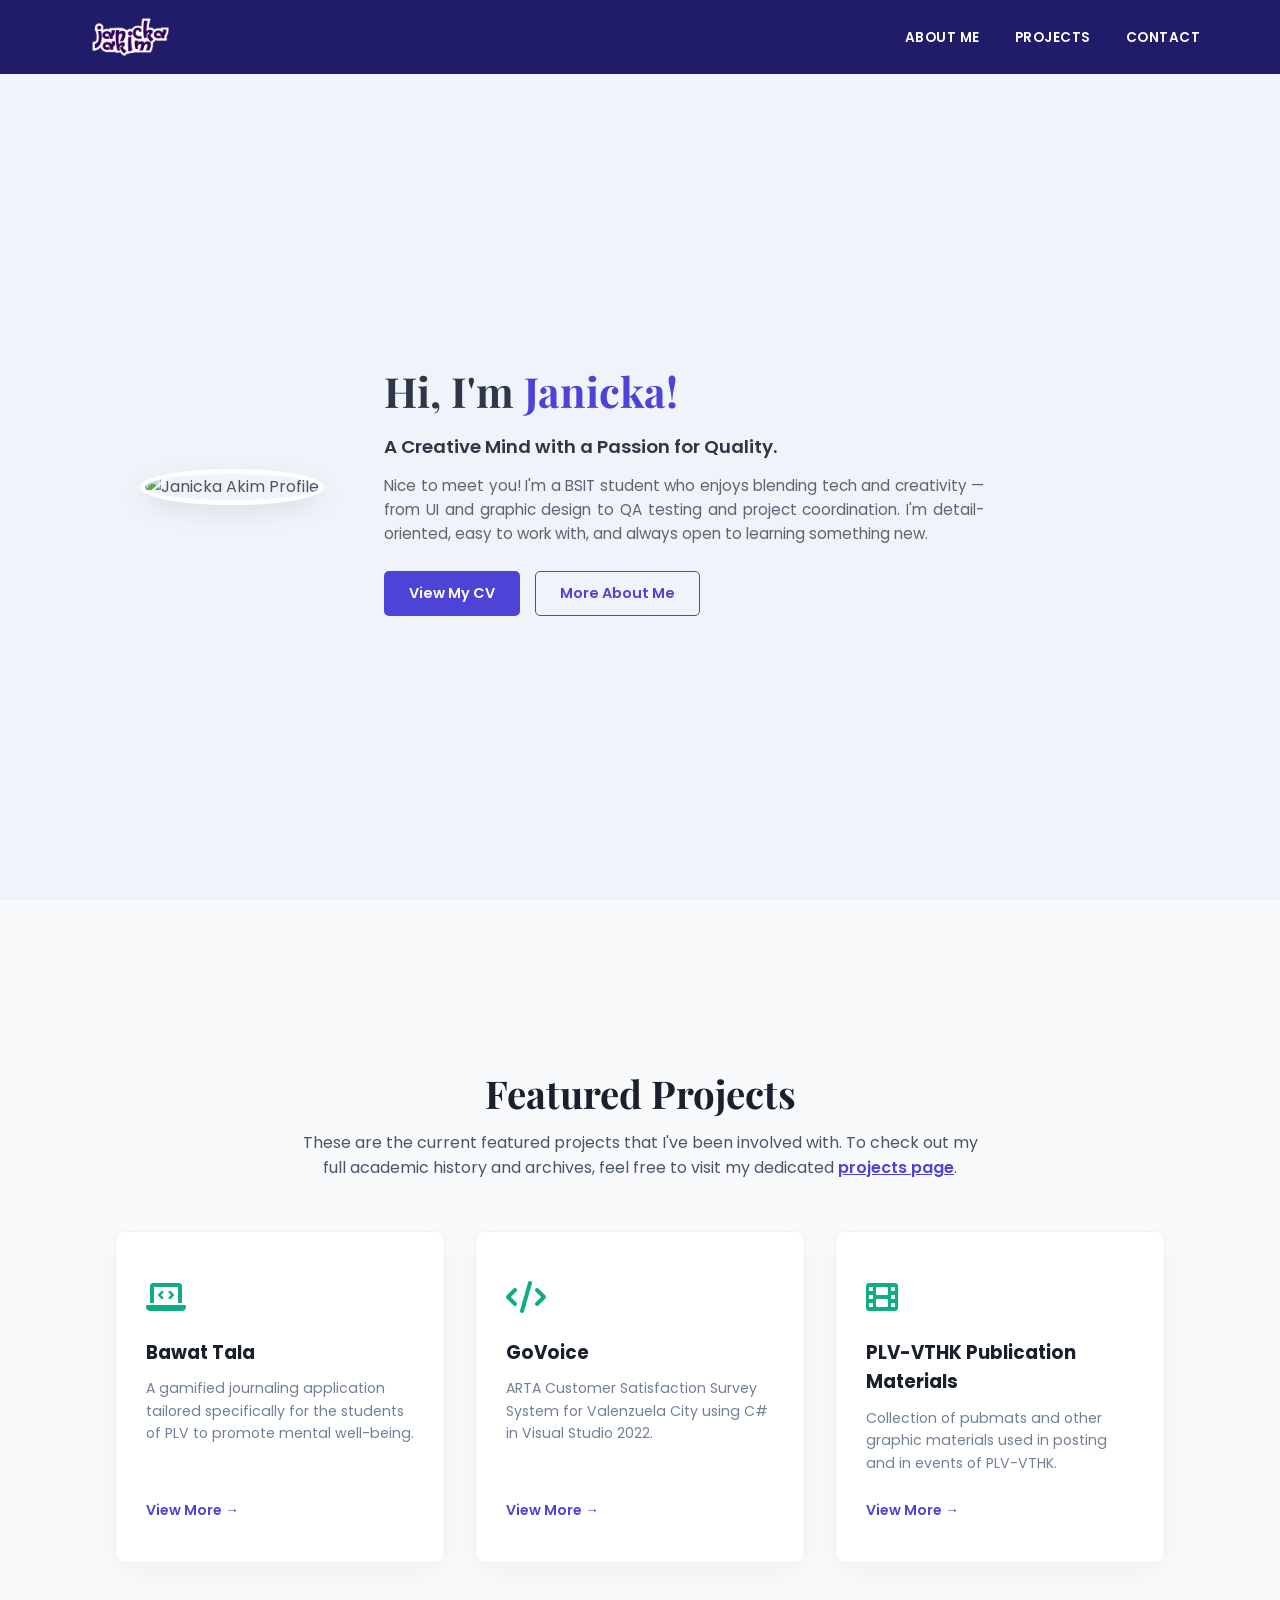
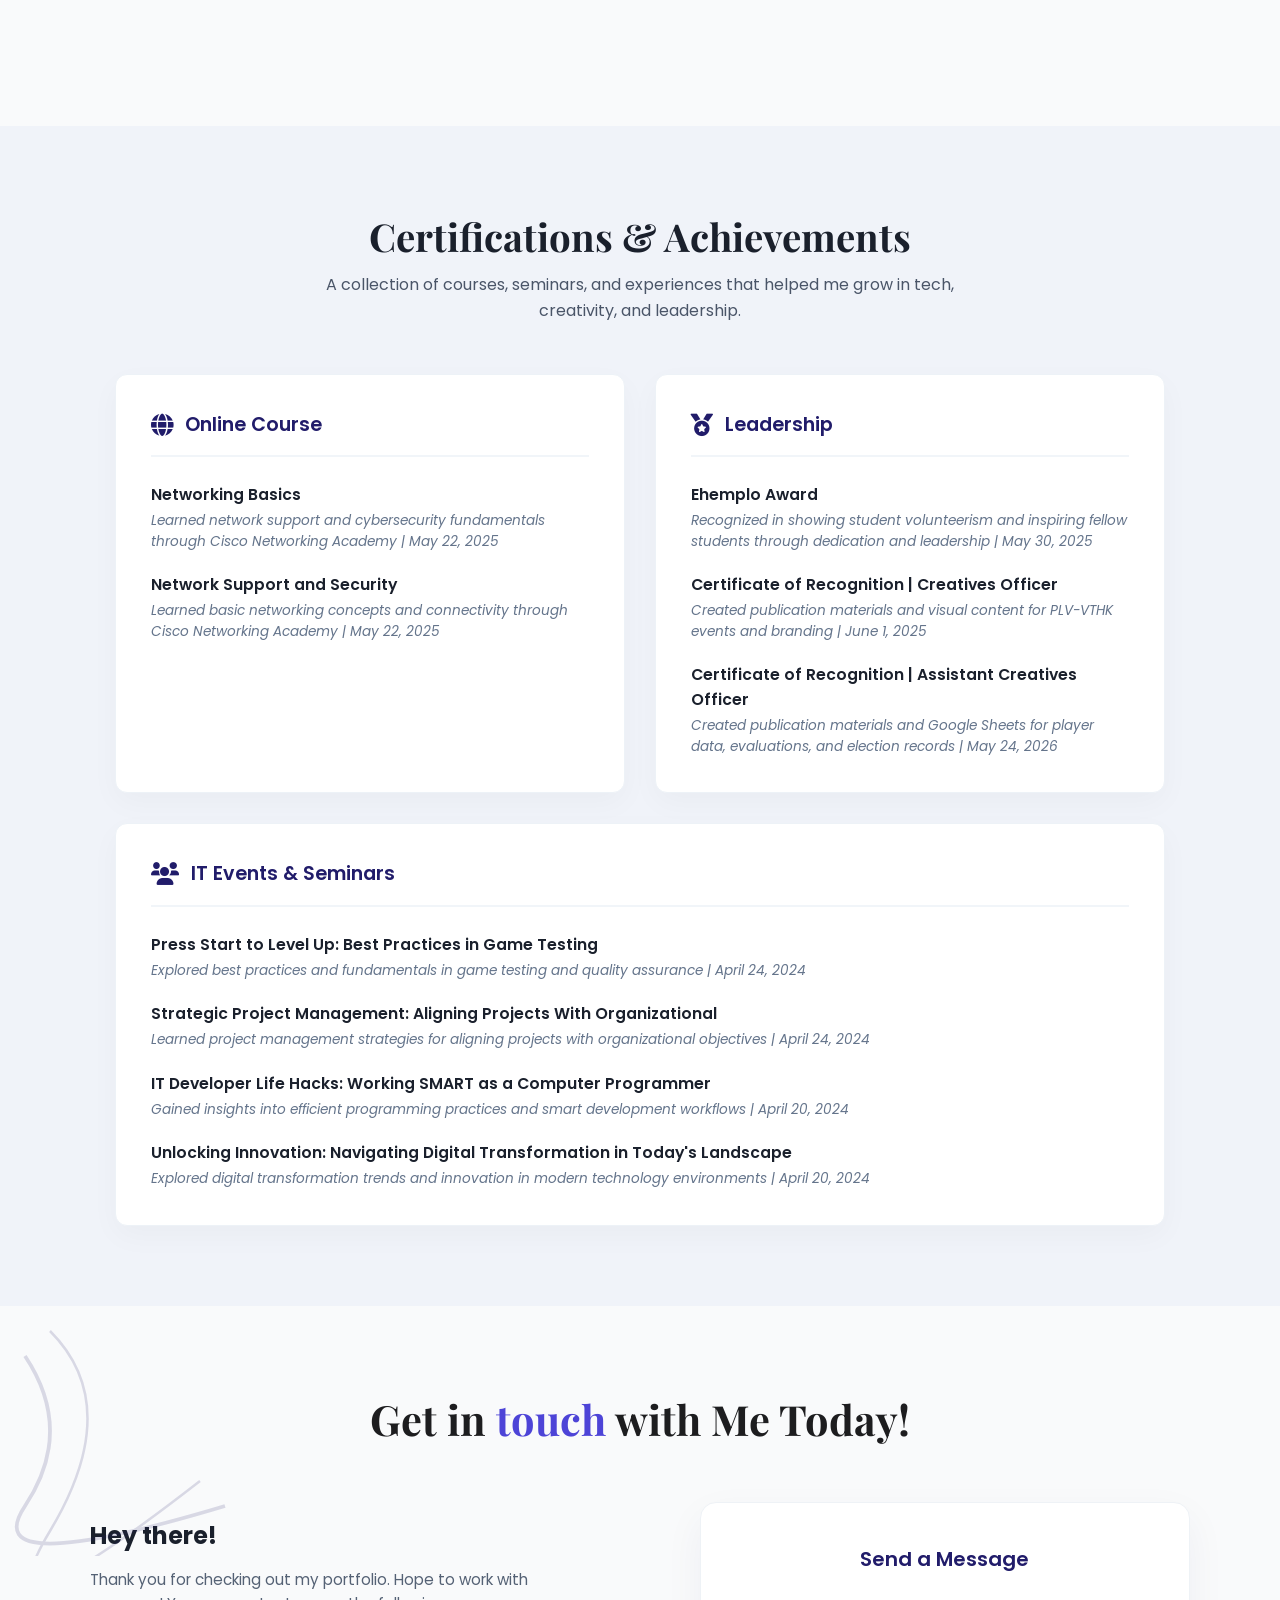
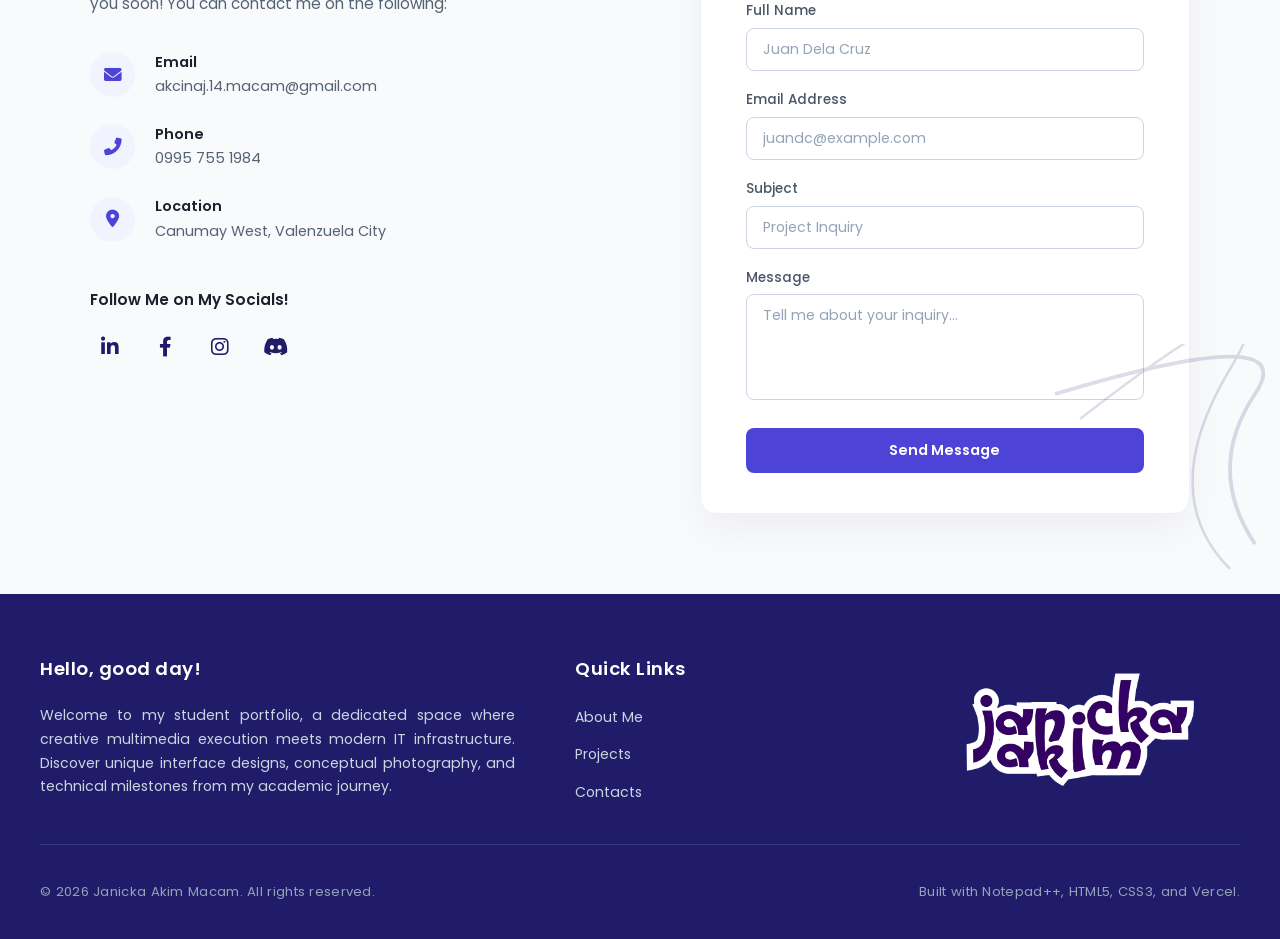
==== index.html @ f71f8bcd "Add files via upload" ====
<!DOCTYPE html>
<html lang="en">
<head>
    <title>Janicka Akim | Portfolio</title>
    <meta charset="UTF-8">
    <link rel="stylesheet" href="macamPortStyling.css">
    <meta name="viewport" content="width=device-width, initial-scale=1.0">
    <link rel="stylesheet" href="https://fonts.googleapis.com/css?family=Poppins:400,500,600|Playfair+Display:700">
    <link rel="stylesheet" href="https://cdnjs.cloudflare.com/ajax/libs/font-awesome/6.0.0-beta3/css/all.min.css">
</head>
<body>

    <header class="mainHeader">
        <div class="headerContainer">
            <div class="logoContainer">
                <a href="#homePage">
                    <img src="Pictures/janickaLogoTransparent.png" alt="Janicka Akim">
                </a>
            </div>
            <nav class="naviBarContainer">
                <ul>
                    <li><a href="aboutMe.html">ABOUT ME</a></li>
                    <li><a href="works.html">PROJECTS</a></li>
                    <li><a href="#contactPage">CONTACT</a></li>
                </ul>
            </nav>
        </div>
    </header>
    
    <section id="homePage" class="homeContainer">
        <div class="heroFlexWrapper">
            <div class="profileContainer">
                <img src="Pictures/macamProfile.jpg" alt="Janicka Akim Profile">
            </div>
            <div class="homeContent">
                <h1>Hi, I'm <span class="highlight">Janicka!</span></h1>
                <p class="tagline">A Creative Mind with a Passion for Quality.</p>
                <p class="shortAbout">
                    Nice to meet you! I'm a BSIT student who enjoys blending tech and creativity — from UI and graphic design to QA testing and project coordination. I'm detail-oriented, easy to work with, and always open to learning something new.
                </p>
                <div class="heroActions">
					<a href="CV_Certs/macamJanickaAkim_CV.pdf" class="ctaButton primaryBtn" target="_blank">View My CV</a>
                    <a href="aboutMe.html" class="ctaButton outlineBtn">More About Me</a>
                </div>
            </div>
        </div>
    </section>
    
    <section id="workPrevPage" class="worksContainer">
        <div class="workCompiContainer">
            <h2>Featured Projects</h2>
            <p class="sectionSub">
                These are the current featured projects that I've been involved with. To check out my full academic history and archives, feel free to visit my dedicated <a href="works.html" class="redirectWordLink">projects page</a>.
            </p>
            
            <div class="subjectGrid">
                <div class="subjectCard">
                    <div class="subjectIcon"><i class="fas fa-laptop-code"></i></div>
                    <h3>Bawat Tala</h3>
                    <p>A gamified journaling application tailored specifically for the students of PLV to promote mental well-being.</p>
                    <a href="works.html" class="inlineLink">View More &rarr;</a>
                </div>

                <div class="subjectCard">
                    <div class="subjectIcon"><i class="fas fa-code"></i></div>
                    <h3>GoVoice</h3>
                    <p>ARTA Customer Satisfaction Survey System for Valenzuela City using C# in Visual Studio 2022.</p>
                    <a href="works.html" class="inlineLink">View More &rarr;</a>
                </div>

                <div class="subjectCard">
                    <div class="subjectIcon"><i class="fas fa-film"></i></div>
                    <h3>PLV-VTHK Publication Materials</h3>
                    <p>Collection of pubmats and other graphic materials used in posting and in events of PLV-VTHK.</p>
                    <a href="works.html" class="inlineLink">View More &rarr;</a>
                </div>
            </div>
        </div>
    </section>

    <section id="certsPage" class="certsContainer">
        <div class="certsInnerWrapper">
            <h2>Certifications & Achievements</h2>
            <p class="sectionSub">A collection of courses, seminars, and experiences that helped me grow in tech, creativity, and leadership.</p>
            
            <div class="certsGrid">
                <div class="certCard">
                    <div class="certCardHeader">
                        <i class="fas fa-globe globalCertIcon"></i>
                        <h4>Online Course</h4>
                    </div>
                    <div class="certItem textGroup">
                        <h5>Networking Basics</h5>
                        <p class="certMeta">Learned network support and cybersecurity fundamentals through Cisco Networking Academy | May 22, 2025</p>
                    </div>
                    <div class="certItem textGroup">
                        <h5>Network Support and Security</h5>
                        <p class="certMeta">Learned basic networking concepts and connectivity through Cisco Networking Academy | May 22, 2025</p>
                    </div>
                </div>

                <div class="certCard">
                    <div class="certCardHeader">
                        <i class="fas fa-medal globalCertIcon"></i>
                        <h4>Leadership</h4>
                    </div>
                    <div class="certItem textGroup">
                        <h5>Ehemplo Award</h5>
                        <p class="certMeta">Recognized in showing student volunteerism and inspiring fellow students through dedication and leadership | May 30, 2025</p>
                    </div>
                    <div class="certItem textGroup">
                        <h5>Certificate of Recognition | Creatives Officer</h5>
                        <p class="certMeta">Created publication materials and visual content for PLV-VTHK events and branding | June 1, 2025</p>
                    </div>
                    <div class="certItem textGroup">
                        <h5>Certificate of Recognition | Assistant Creatives Officer</h5>
                        <p class="certMeta">Created publication materials and Google Sheets for player data, evaluations, and election records | May 24, 2026</p>
                    </div>
                </div>

                <div class="certCard spanFullRow">
                    <div class="certCardHeader">
                        <i class="fas fa-users globalCertIcon"></i>
                        <h4>IT Events & Seminars</h4>
                    </div>
                    <div class="certItem textGroup">
                        <h5>Press Start to Level Up: Best Practices in Game Testing</h5>
                        <p class="certMeta">Explored best practices and fundamentals in game testing and quality assurance | April 24, 2024</p>
                    </div>
                    <div class="certItem textGroup">
                        <h5>Strategic Project Management: Aligning Projects With Organizational</h5>
                        <p class="certMeta">Learned project management strategies for aligning projects with organizational objectives | April 24, 2024</p>
                    </div>
                    <div class="certItem textGroup">
                        <h5>IT Developer Life Hacks: Working SMART as a Computer Programmer</h5>
                        <p class="certMeta">Gained insights into efficient programming practices and smart development workflows | April 20, 2024</p>
                    </div>
                    <div class="certItem textGroup">
                        <h5>Unlocking Innovation: Navigating Digital Transformation in Today's Landscape</h5>
                        <p class="certMeta">Explored digital transformation trends and innovation in modern technology environments | April 20, 2024</p>
                    </div>
                </div>
            </div>
        </div>
    </section>

    <section id="contactPage" class="contactSection">
        <div class="contactHeader">
            <h2>Get in <span class="textHighlight">touch</span> with Me Today!</h2>
        </div>
        
        <div class="contactWorkspace">
            <div class="contactInfoPanel">
                <h3>Hey there!</h3>
                <p class="panelWelcome">Thank you for checking out my portfolio. Hope to work with you soon! You can contact me on the following:</p>
                
                <div class="infoBlockList">
                    <div class="infoBlockRow">
                        <div class="infoIconContainer"><i class="fas fa-envelope"></i></div>
                        <div class="infoBlockDetails">
                            <span class="infoBlockLabel">Email</span>
                            <span class="infoBlockData">akcinaj.14.macam@gmail.com</span>
                        </div>
                    </div>
                    
                    <div class="infoBlockRow">
                        <div class="infoIconContainer"><i class="fas fa-phone-alt"></i></div>
                        <div class="infoBlockDetails">
                            <span class="infoBlockLabel">Phone</span>
                            <span class="infoBlockData">0995 755 1984</span>
                        </div>
                    </div>
                    
                    <div class="infoBlockRow">
                        <div class="infoIconContainer"><i class="fas fa-map-marker-alt"></i></div>
                        <div class="infoBlockDetails">
                            <span class="infoBlockLabel">Location</span>
                            <span class="infoBlockData">Canumay West, Valenzuela City</span>
                        </div>
                    </div>
                </div>
                
                <div class="socialsConnectPanel">
                    <h4>Follow Me on My Socials!</h4>
                    <div class="socialIconDeck">
                        <a href="https://www.linkedin.com/in/janicka-akim-macam-b39850411" target="_blank" class="socialVectorItem"><i class="fab fa-linkedin-in"></i></a>
                        <a href="https://www.facebook.com/crcc7.Macam" target="_blank" class="socialVectorItem"><i class="fab fa-facebook-f"></i></a>
                        <a href="https://www.instagram.com/_emeturism" target="_blank" class="socialVectorItem"><i class="fab fa-instagram"></i></a>
                        <a href="https://discord.com/users/_rarissimeee8_03896" target="_blank" class="socialVectorItem"><i class="fab fa-discord"></i></a>
                    </div>
                </div>
            </div>
            
            <div class="contactFormCard">
                <h3>Send a Message</h3>
                <form class="dynamicFormStructure" action="https://api.web3forms.com/submit" method="POST">
                    
                    <input type="hidden" name="access_key" value="0a2fd084-3bda-412b-a48a-50560124abe0">
                    
                    <div class="formInputSet">
                        <label for="fullName">Full Name</label>
                        <input type="text" id="fullName" name="name" placeholder="Juan Dela Cruz" required>
                    </div>
                    
                    <div class="formInputSet">
                        <label for="emailAddress">Email Address</label>
                        <input type="email" id="emailAddress" name="email" placeholder="juandc@example.com" required>
                    </div>
                    
                    <div class="formInputSet">
                        <label for="formSubject">Subject</label>
                        <input type="text" id="formSubject" name="subject" placeholder="Project Inquiry">
                    </div>
                    
                    <div class="formInputSet">
                        <label for="formMessage">Message</label>
                        <textarea id="formMessage" name="message" rows="4" placeholder="Tell me about your inquiry..." required></textarea>
                    </div>
                    
                    <input type="checkbox" name="botcheck" class="hidden" style="display: none;">

                    <input type="hidden" name="redirect" value="https://yourwebsite.vercel.app/#contactPage">
                    
                    <button type="submit" class="formSubmitTriggerBtn">Send Message</button>
                </form>
            </div>
        </div>
    </section>

    <footer class="globalMainFooter">
        <div class="footerInnerContainer">
            <div class="footerTopRow">
                <div class="footerColumnBlock leftIdentityText">
                    <h4>Hello, good day!</h4>
                    <p>Welcome to my student portfolio, a dedicated space where creative multimedia execution meets modern IT infrastructure. Discover unique interface designs, conceptual photography, and technical milestones from my academic journey.</p>
                </div>
                
                <div class="footerColumnBlock rightQuickLinks">
                    <h4>Quick Links</h4>
                    <ul>
                        <li><a href="aboutMe.html">About Me</a></li>
                        <li><a href="works.html">Projects</a></li>
                        <li><a href="#contactPage">Contacts</a></li>
                    </ul>
                </div>

                <div class="footerColumnBlock brandLogoPlacement">
                    <img src="Pictures/janickaLogoTransparent.png" alt="Janicka Logo Brand" class="footerDynamicLogo">
                </div>
            </div>

            <hr class="footerDivider">

            <div class="footerBottomRow">
                <span class="copyrightLabel">&copy; 2026 Janicka Akim Macam. All rights reserved.</span>
                <span class="buildStackLabel">Built with Notepad++, HTML5, CSS3, and Vercel.</span>
            </div>
        </div>
    </footer>

</body>
</html>
---- macamPortStyling.css ----
/* --- Core Resets --- */
* {
    margin: 0;
    padding: 0;
    box-sizing: border-box;
}

html {
    scroll-behavior: smooth;
}

body {
    font-family: 'Poppins', sans-serif;
    color: #4a5568;
    background-color: #ffffff;
    line-height: 1.6;
    overflow-x: hidden;
}

/* --- Header Menu Setup --- */
.mainHeader {
    background-color: #211c6a;
    position: sticky;
    top: 0;
    z-index: 1000;
    height: 74px;
    display: flex;
    align-items: center;
}

.headerContainer {
    width: 100%;
    max-width: 1200px;
    margin: 0 auto;
    display: flex;
    justify-content: space-between;
    align-items: center;
    padding: 0 40px;
}

.logoContainer img {
    height: 50px;
    width: auto;
    border-radius: 50%;
    display: block;
}

.naviBarContainer ul {
    display: flex;
    list-style: none;
    gap: 35px;
}

.naviBarContainer a {
    text-decoration: none;
    color: #ffffff;
    font-weight: 600;
    font-size: 0.85rem;
    letter-spacing: 0.5px;
    transition: opacity 0.2s ease;
}

.naviBarContainer a:hover {
    opacity: 0.8;
}

/* --- Section 1: Landing Greetings Area --- */
.homeContainer {
    min-height: calc(100vh - 74px);
    display: flex;
    align-items: center;
    justify-content: center;
    background-color: #f0f3f9;
    padding: 40px;
}

.heroFlexWrapper {
    max-width: 1000px;
    width: 100%;
    display: flex;
    align-items: center;
    gap: 60px;
}

.profileContainer img {
    width: 240px;
    height: 240px;
    border-radius: 50%;
    object-fit: cover;
    box-shadow: 0 8px 25px rgba(0,0,0,0.08);
    border: 5px solid #ffffff;
}

.homeContent h1 {
    font-family: 'Playfair Display', serif;
    font-weight: 700;
    font-size: 2.6rem;
    color: #2d3748;
    margin-bottom: 8px;
}

.highlight {
    color: #4d44d7;
}

.tagline {
    font-size: 1.15rem;
    font-weight: 600;
    color: #2d3748;
    margin-bottom: 12px;
}

.shortAbout {
    font-size: 0.95rem;
    color: #5a6578;
    margin-bottom: 25px;
    max-width: 600px;
    text-align: justify;
}

.heroActions {
    display: flex;
    gap: 15px;
}

/* --- Button Mechanics & Hover Animations --- */
.ctaButton {
    display: inline-block;
    padding: 10px 24px;
    text-decoration: none;
    border-radius: 5px;
    font-size: 0.9rem;
    font-weight: 600;
    transition: all 0.25s cubic-bezier(0.4, 0, 0.2, 1);
}

.primaryBtn {
    background-color: #4d44d7;
    color: #ffffff;
    border: 1px solid transparent;
}

.primaryBtn:hover {
    background-color: #3b33bd;
    transform: translateY(-2px);
    box-shadow: 0 5px 15px rgba(77, 68, 215, 0.3);
}

.outlineBtn {
    background-color: transparent;
    border: 1px solid #4d44d7;
    color: #4d44d7;
}

.outlineBtn:hover {
    background-color: #4d44d7;
    color: #ffffff;
    transform: translateY(-2px);
    box-shadow: 0 5px 15px rgba(77, 68, 215, 0.15);
}

/* --- Section 2: Featured Projects --- */
.worksContainer {
    min-height: calc(100vh - 74px);
    display: flex;
    align-items: center;
    justify-content: center;
    padding: 60px 40px;
    background-image: url('Pictures/background1.png');
    background-size: cover;
    background-position: center;
    background-repeat: no-repeat;
    position: relative;
}

.workCompiContainer {
    max-width: 1050px;
    width: 100%;
    margin: 0 auto;
    text-align: center;
}

h2 {
    font-family: 'Playfair Display', serif;
    font-size: 2.4rem;
    color: #1a202c;
    margin-bottom: 5px;
}

.sectionSub {
    color: #4a5568;
    margin-bottom: 50px;
    font-size: 1rem;
    max-width: 700px;
    margin-left: auto;
    margin-right: auto;
}

.redirectWordLink {
    color: #4d44d7;
    text-decoration: underline;
    font-weight: 600;
    transition: all 0.2s ease;
}

.redirectWordLink:hover {
    color: #0fbcf9;
    background-color: rgba(15, 188, 249, 0.08);
    padding: 2px 6px;
    border-radius: 4px;
}

/* --- Card Grid & Hover Animation System --- */
.subjectGrid {
    display: grid;
    grid-template-columns: repeat(auto-fit, minmax(280px, 1fr));
    gap: 30px;
}

.subjectCard {
    background-color: #ffffff;
    padding: 40px 30px;
    border-radius: 10px;
    text-align: left;
    box-shadow: 0 10px 30px rgba(0, 0, 0, 0.04);
    border: 1px solid #edf2f7;
    display: flex;
    flex-direction: column;
    transition: all 0.3s cubic-bezier(0.4, 0, 0.2, 1);
}

.subjectCard:hover {
    transform: translateY(-8px);
    border-color: #4d44d7;
    box-shadow: 0 15px 35px rgba(77, 68, 215, 0.12);
}

.subjectIcon {
    font-size: 2rem;
    color: #10ac84;
    margin-bottom: 15px;
    transition: color 0.3s ease;
}

.subjectCard:hover .subjectIcon {
    color: #4d44d7; 
}

.subjectCard h3 {
    font-size: 1.15rem;
    color: #1a202c;
    margin-bottom: 10px;
    font-family: 'Poppins', sans-serif;
}

.subjectCard p {
    color: #718096;
    font-size: 0.88rem;
    margin-bottom: 25px;
    line-height: 1.6;
}

.inlineLink {
    color: #4d44d7;
    text-decoration: none;
    font-weight: 600;
    font-size: 0.88rem;
    margin-top: auto;
    transition: transform 0.2s ease, color 0.2s ease;
    display: inline-block;
}

.subjectCard:hover .inlineLink {
    transform: translateX(4px);
}

/* --- Section 3: Certifications & Achievements Layout --- */
.certsContainer {
    min-height: calc(100vh - 74px);
    display: flex;
    align-items: center;
    justify-content: center;
    background-color: #f0f3f9;
    padding: 80px 40px;
    background-size: cover;
    background-position: center;
}

.certsInnerWrapper {
    max-width: 1050px;
    width: 100%;
    margin: 0 auto;
    text-align: center;
}

.certsGrid {
    display: grid;
    grid-template-columns: repeat(2, 1fr);
    gap: 30px;
    text-align: left;
}

.certCard {
    background-color: #ffffff;
    border-radius: 12px;
    padding: 35px;
    box-shadow: 0 10px 30px rgba(0,0,0,0.03);
    border: 1px solid #edf2f7;
    transition: transform 0.3s cubic-bezier(0.4, 0, 0.2, 1);
}

.certCard:hover {
    transform: translateY(-5px);
    box-shadow: 0 12px 35px rgba(33, 28, 106, 0.08);
}

.spanFullRow {
    grid-column: 1 / -1;
}

.certCardHeader {
    display: flex;
    align-items: center;
    gap: 12px;
    margin-bottom: 25px;
    border-bottom: 2px solid #f1f5f9;
    padding-bottom: 15px;
}

.globalCertIcon {
    font-size: 1.4rem;
    color: #211c6a;
}

.certCardHeader h4 {
    font-size: 1.2rem;
    color: #211c6a;
    font-weight: 600;
}

.certItem {
    margin-bottom: 20px;
}

.certItem:last-child {
    margin-bottom: 0;
}

.certItem h5 {
    font-size: 0.98rem;
    color: #1a202c;
    font-weight: 600;
    margin-bottom: 4px;
}

.certMeta {
    font-size: 0.85rem;
    color: #64748b;
    line-height: 1.5;
    font-style: italic;
}

/* ========================================== */
/* UPDATED RENDER: ADVANCED CONTACT SYSTEM  */
/* ========================================== */
.contactSection {
    background-color: #ffffff;
    padding: 80px 40px;
    background-image: url('Pictures/background1.png');
    background-size: cover;
    background-position: center;
    position: relative;
    width: 100%;
}

/* Background Abstract Corner Ornaments matching mockup */
.contactSection::before,
.contactSection::after {
    content: "";
    position: absolute;
    width: 250px;
    height: 250px;
    background-image: url("data:image/svg+xml,%3Csvg xmlns='http://www.w3.org/2000/svg' viewBox='0 0 100 100' opacity='0.15'%3E%3Cpath d='M10,20 Q30,50 10,80 T90,80' fill='none' stroke='%23211c6a' stroke-width='1.5'/%3E%3Cpath d='M20,10 Q50,40 20,90 T80,70' fill='none' stroke='%23211c6a' stroke-width='1'/%3E%3C/svg%3E");
    background-size: contain;
    background-repeat: no-repeat;
    pointer-events: none;
}
.contactSection::before { top: 0; left: 0; }
.contactSection::after { bottom: 0; right: 0; transform: scale(-1); }

.contactHeader {
    max-width: 800px;
    margin: 0 auto 50px auto;
    text-align: center;
}

.contactHeader h2 {
    font-family: 'Playfair Display', serif;
    font-size: 2.6rem;
    color: #1d1d1f;
    font-weight: 700;
}

.textHighlight {
    color: #4d44d7;
}

.contactSub {
    color: #4a5568;
    font-size: 1rem;
    margin-top: 10px;
}

.contactWorkspace {
    max-width: 1100px;
    margin: 0 auto;
    display: grid;
    grid-template-columns: 1.1fr 1fr;
    gap: 70px;
    align-items: start;
}

/* Info Side Panel Elements Styling */
.contactInfoPanel {
    padding-top: 15px;
}

.contactInfoPanel h3 {
    font-size: 1.5rem;
    color: #1a202c;
    margin-bottom: 12px;
}

.panelWelcome {
    font-size: 0.95rem;
    color: #556275;
    margin-bottom: 35px;
    max-width: 440px;
}

.infoBlockList {
    display: flex;
    flex-direction: column;
    gap: 25px;
    margin-bottom: 45px;
}

.infoBlockRow {
    display: flex;
    align-items: center;
    gap: 20px;
}

.infoIconContainer {
    width: 45px;
    height: 45px;
    background-color: #f1f4ff;
    border-radius: 50%;
    display: flex;
    align-items: center;
    justify-content: center;
    color: #4d44d7;
    font-size: 1.1rem;
    flex-shrink: 0;
}

.infoBlockDetails {
    display: flex;
    flex-direction: column;
}

.infoBlockLabel {
    font-size: 0.9rem;
    font-weight: 600;
    color: #1a202c;
}

.infoBlockData {
    font-size: 0.9rem;
    color: #556275;
    margin-top: 1px;
}

.socialsConnectPanel h4 {
    font-size: 0.95rem;
    color: #1a202c;
    font-weight: 600;
    margin-bottom: 15px;
}

.socialIconDeck {
    display: flex;
    gap: 15px;
}

.socialVectorItem {
    width: 40px;
    height: 40px;
    border-radius: 6px;
    background-color: transparent;
    color: #211c6a;
    display: flex;
    align-items: center;
    justify-content: center;
    font-size: 1.25rem;
    text-decoration: none;
    transition: all 0.2s cubic-bezier(0.4, 0, 0.2, 1);
}

.socialVectorItem:hover {
    color: #4d44d7;
    transform: translateY(-2px);
}

/* Right Floating Interactive Form Box Styling */
.contactFormCard {
    background-color: #ffffff;
    border-radius: 16px;
    padding: 40px 45px;
    box-shadow: 0 15px 40px rgba(33, 28, 106, 0.05);
    border: 1px solid #eef2f6;
}

.contactFormCard h3 {
    font-size: 1.25rem;
    color: #211c6a;
    text-align: center;
    font-weight: 600;
    margin-bottom: 25px;
}

.dynamicFormStructure {
    display: flex;
    flex-direction: column;
    gap: 18px;
}

.formInputSet {
    display: flex;
    flex-direction: column;
    gap: 6px;
}

.formInputSet label {
    font-size: 0.85rem;
    font-weight: 500;
    color: #4a5568;
}

.formInputSet input,
.formInputSet textarea {
    width: 100%;
    padding: 10px 16px;
    background-color: #ffffff;
    border: 1.5px solid #cbd5e1;
    border-radius: 8px;
    font-family: 'Poppins', sans-serif;
    font-size: 0.88rem;
    color: #334155;
    outline: none;
    transition: all 0.2s ease;
}

.formInputSet input::placeholder,
.formInputSet textarea::placeholder {
    color: #94a3b8;
}

.formInputSet input:focus,
.formInputSet textarea:focus {
    border-color: #4d44d7;
    box-shadow: 0 0 0 3px rgba(77, 68, 215, 0.1);
}

.formInputSet textarea {
    resize: none;
}

.formSubmitTriggerBtn {
    width: 100%;
    background-color: #4d44d7;
    color: #ffffff;
    border: none;
    padding: 12px;
    font-family: 'Poppins', sans-serif;
    font-size: 0.9rem;
    font-weight: 600;
    border-radius: 8px;
    cursor: pointer;
    transition: background-color 0.2s ease, transform 0.2s ease;
    margin-top: 10px;
}

.formSubmitTriggerBtn:hover {
    background-color: #3b33bd;
    transform: translateY(-1px);
}

/* --- Structural Footer Area Container --- */
.globalMainFooter {
    background-color: #211c6a;
    color: #ffffff;
    padding: 60px 40px 40px 40px;
}

.footerInnerContainer {
    max-width: 1200px;
    margin: 0 auto;
    display: flex;
    flex-direction: column;
    gap: 40px;
}

.footerTopRow {
    display: flex;
    justify-content: space-between;
    align-items: stretch;
    gap: 60px;
}

.footerColumnBlock {
    display: flex;
    flex-direction: column;
}

.footerColumnBlock.leftIdentityText {
    flex: 2.2;
}

.footerColumnBlock.rightQuickLinks {
    flex: 1.3;
}

.footerColumnBlock.brandLogoPlacement {
    flex: 1.5;
    align-items: flex-end;
    justify-content: center; 
}

.footerColumnBlock h4 {
    font-size: 1.15rem;
    font-weight: 600;
    margin-bottom: 20px;
    letter-spacing: 0.5px;
}

.leftIdentityText p {
    font-size: 0.88rem;
    color: #cbd5e1;
    line-height: 1.7;
    text-align: justify;
}

.rightQuickLinks ul {
    list-style: none;
    display: flex;
    flex-direction: column;
    gap: 12px;
}

.rightQuickLinks a {
    color: #cbd5e1;
    text-decoration: none;
    font-size: 0.88rem;
    transition: color 0.2s ease, padding-left 0.2s ease;
    display: inline-block;
}

.rightQuickLinks a:hover {
    color: #ffffff;
    padding-left: 4px;
}

.footerDynamicLogo {
    max-height: 150px;
    width: auto;
    object-fit: contain;
    filter: brightness(1.05);
    display: block;
}

.footerDivider {
    border: 0;
    height: 1px;
    background-color: rgba(203, 213, 225, 0.15);
    margin: 0;
}

.footerBottomRow {
    display: flex;
    justify-content: space-between;
    align-items: center;
}

.copyrightLabel, .buildStackLabel {
    font-size: 0.82rem;
    color: #94a3b8;
    letter-spacing: 0.3px;
    line-height: 1;
}

/* --- Media Queries for Device Layout Flexibility --- */
@media (max-width: 960px) {
    .certsGrid { grid-template-columns: 1fr; }
    .spanFullRow { grid-column: auto; }
    .contactWorkspace { grid-template-columns: 1fr; gap: 40px; }
    .contactFormCard { padding: 35px 30px; }
}

@media (max-width: 900px) {
    .heroFlexWrapper { gap: 40px; }
    .profileContainer img { width: 200px; height: 200px; }
    .homeContent h1 { font-size: 2.2rem; }
    .footerTopRow { flex-direction: column; gap: 40px; }
    .footerColumnBlock.brandLogoPlacement { align-items: flex-start; }
    .footerBottomRow { flex-direction: column; align-items: flex-start; gap: 12px; }
}

@media (max-width: 768px) {
    .mainHeader { height: auto; padding: 15px 0; }
    .headerContainer { flex-direction: column; gap: 15px; padding: 0 20px; }
    .homeContainer, .worksContainer, .certsContainer, .contactSection { min-height: auto; padding: 60px 20px; }
    .heroFlexWrapper { flex-direction: column; text-align: center; gap: 25px; }
    .shortAbout { text-align: center; }
    .heroActions { justify-content: center; }
}

/* Additional Enhancements for About Me Page Elements */
.shortAbout + .shortAbout {
    margin-top: -1rem; /* Adjusts paragraph spacing nicely when stacked */
}

.certItem p style {
    line-height: 1.7;
}

/* ========================================== */
/*   PROJECT COMPILATION GALLERY EXTENSIONS   */
/* ========================================== */

/* --- Interactive Filter Nav Bar --- */
.filterTabsContainer {
    display: flex;
    justify-content: center;
    align-items: center;
    gap: 12px;
    margin-bottom: 40px;
    flex-wrap: wrap;
}

.filterBtn {
    background-color: #f1f5f9;
    color: #4a5568;
    border: 1px solid #e2e8f0;
    padding: 8px 20px;
    font-family: 'Poppins', sans-serif;
    font-size: 0.88rem;
    font-weight: 500;
    border-radius: 20px;
    cursor: pointer;
    transition: all 0.2s cubic-bezier(0.4, 0, 0.2, 1);
}

.filterBtn:hover {
    background-color: #e2e8f0;
    color: #1a202c;
}

.filterBtn.active {
    background-color: #4d44d7;
    color: #ffffff;
    border-color: #4d44d7;
    box-shadow: 0 4px 12px rgba(77, 68, 215, 0.2);
}

/* --- JS Hide Element Switch --- */
.hideCard {
    display: none !important;
}

/* Make standard cards look explicitly clickable */
.subjectCard[onclick] {
    cursor: pointer;
}

/* --- Custom Floating Modal Component Layout --- */
.portfolio-modal {
    position: fixed;
    top: 0;
    left: 0;
    width: 100%;
    height: 100%;
    background-color: rgba(15, 23, 42, 0.6);
    backdrop-filter: blur(4px);
    display: flex;
    align-items: center;
    justify-content: center;
    z-index: 2000;
    opacity: 0;
    pointer-events: none;
    transition: opacity 0.3s ease;
    padding: 20px;
}

.portfolio-modal.modal-active {
    opacity: 1;
    pointer-events: auto;
}

.modal-box-content {
    background-color: #ffffff;
    width: 100%;
    max-width: 850px;
    border-radius: 16px;
    overflow: hidden;
    position: relative;
    box-shadow: 0 25px 50px -12px rgba(0, 0, 0, 0.25);
    animation: modalSlideUp 0.3s cubic-bezier(0.34, 1.56, 0.64, 1);
}

@keyframes modalSlideUp {
    from { transform: translateY(30px); opacity: 0; }
    to { transform: translateY(0); opacity: 1; }
}

.modal-close-x {
    position: absolute;
    top: 15px;
    right: 20px;
    font-size: 1.8rem;
    color: #94a3b8;
    cursor: pointer;
    transition: color 0.2s ease;
    z-index: 10;
}

.modal-close-x:hover {
    color: #1e293b;
}

.modal-split-body {
    display: grid;
    grid-template-columns: 1.1fr 1.2fr;
    min-height: 400px;
}

.modal-left-media {
    background-color: #f8fafc;
    display: flex;
    align-items: center;
    justify-content: center;
    border-right: 1px solid #f1f5f9;
}

.modal-left-media img {
    width: 100%;
    height: 100%;
    object-fit: cover;
}

.modal-right-info {
    padding: 40px;
    display: flex;
    flex-direction: column;
    justify-content: center;
    text-align: left;
}

.modal-right-info h3 {
    font-family: 'Playfair Display', serif;
    font-size: 1.8rem;
    color: #1e293b;
    margin-bottom: 8px;
    line-height: 1.2;
}

.modal-pill-badge {
    display: inline-block;
    align-self: flex-start;
    background-color: #f1f4ff;
    color: #4d44d7;
    font-size: 0.75rem;
    font-weight: 600;
    padding: 4px 12px;
    border-radius: 12px;
    margin-bottom: 20px;
    text-transform: uppercase;
    letter-spacing: 0.5px;
}

#modalDesc {
    font-size: 0.88rem;
    color: #475569;
    line-height: 1.6;
    margin-bottom: 30px;
}

/* Custom embedded hyperlinks inside modal descriptions */
.modalInlineLink, #modalDesc a {
    color: #4d44d7;
    text-decoration: underline;
    font-weight: 600;
}

.modal-action-row {
    display: flex;
    gap: 12px;
    flex-wrap: wrap;
}

.modal-btn {
    padding: 10px 20px;
    border-radius: 6px;
    font-size: 0.85rem;
    font-weight: 600;
    text-decoration: none;
    text-align: center;
    transition: all 0.2s ease;
}

.modal-btn.primary {
    background-color: #4d44d7;
    color: #ffffff;
}

.modal-btn.primary:hover {
    background-color: #3b33bd;
}

.modal-btn.secondary-action {
    background-color: #f1f5f9;
    color: #475569;
    border: 1px solid #e2e8f0;
}

.modal-btn.secondary-action:hover {
    background-color: #e2e8f0;
    color: #1e293b;
}

/* --- Responsive Modal Adjustments --- */
@media (max-width: 768px) {
    .modal-split-body {
        grid-template-columns: 1fr;
    }
    .modal-left-media {
        height: 200px;
    }
    .modal-right-info {
        padding: 25px;
    }
}
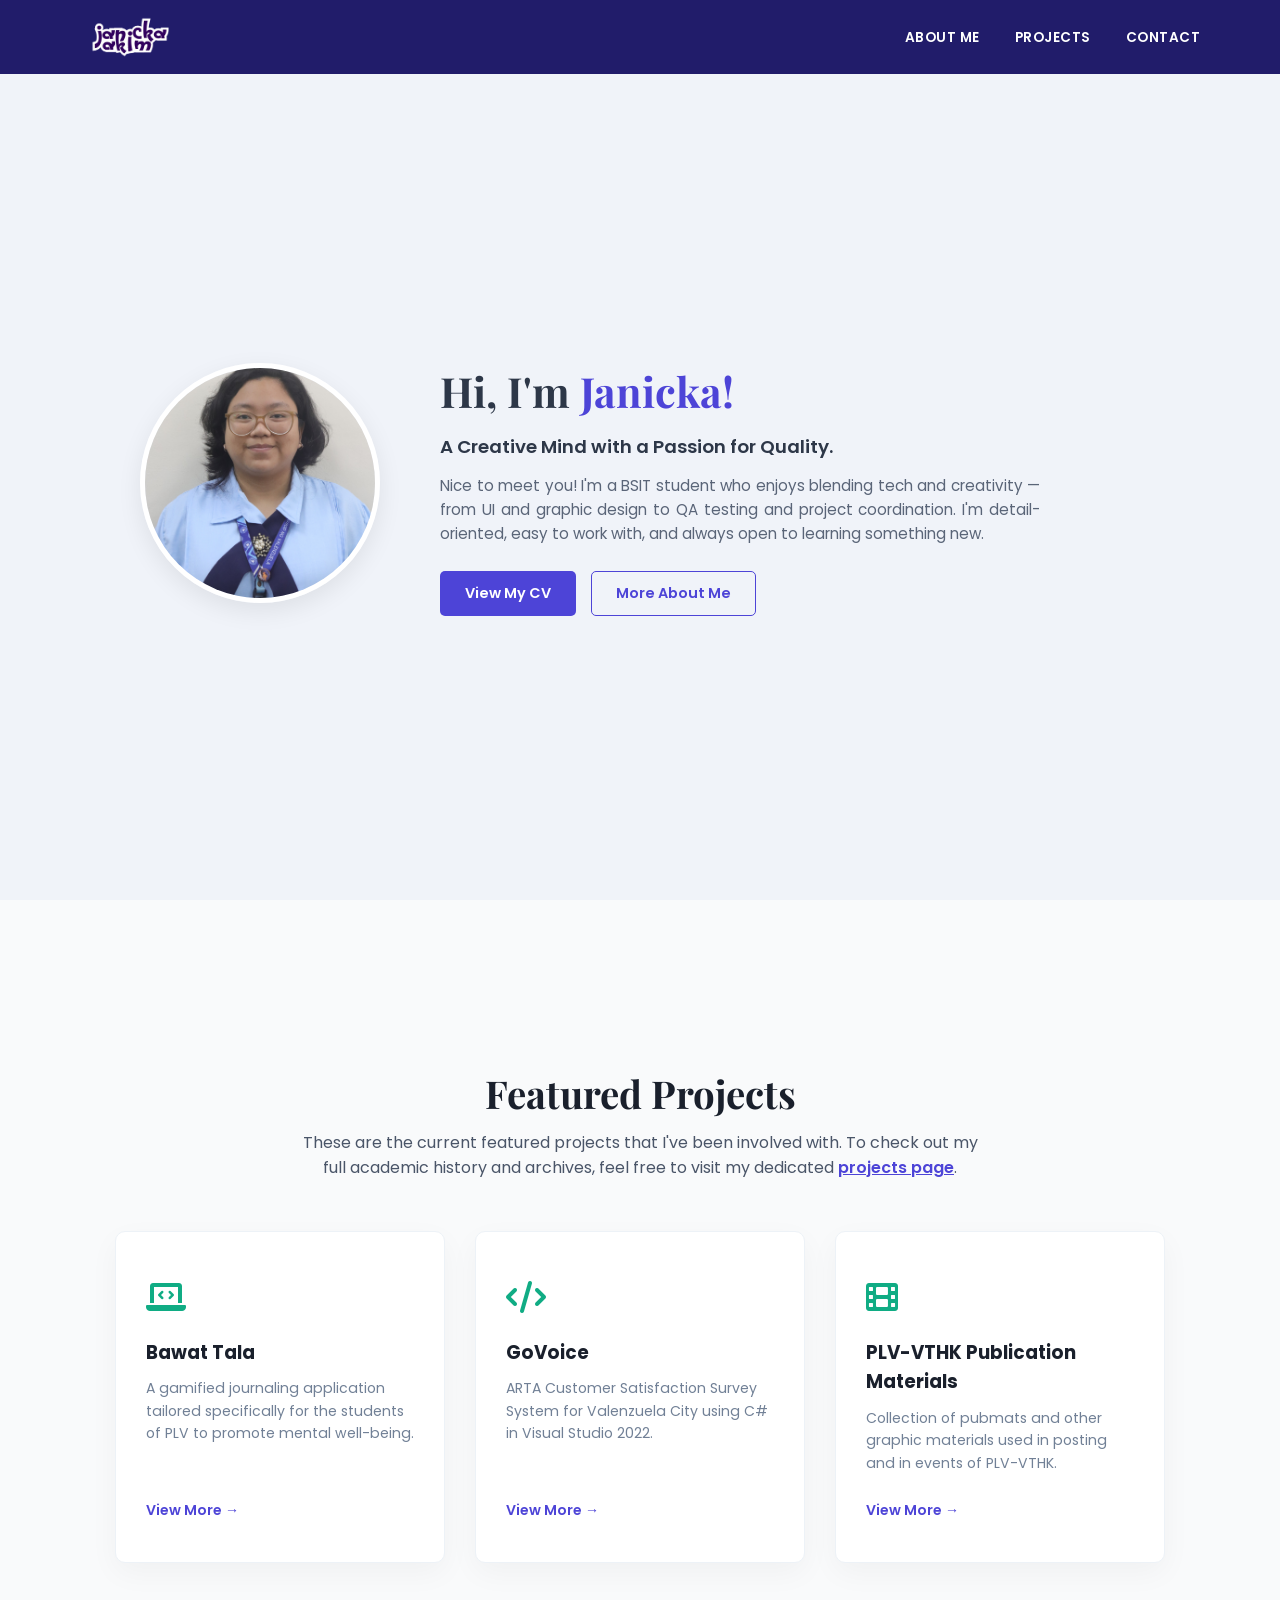
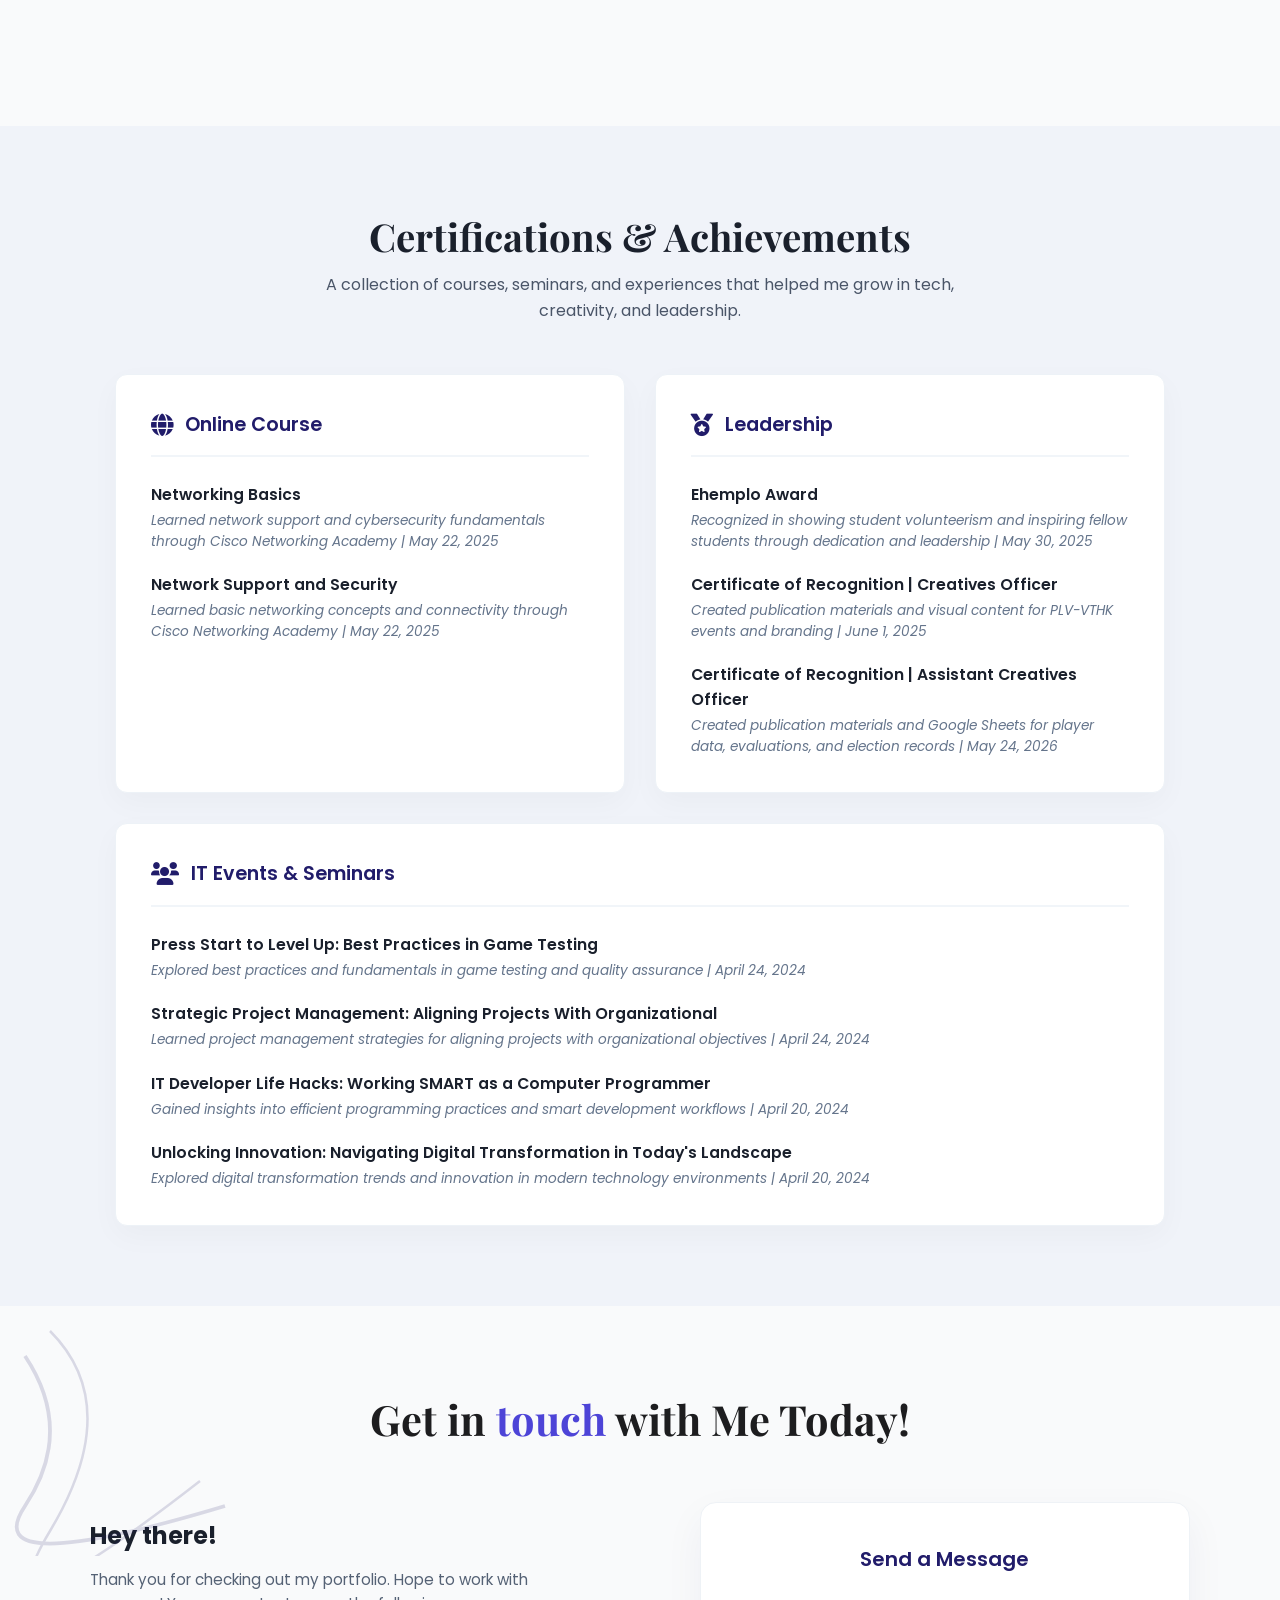
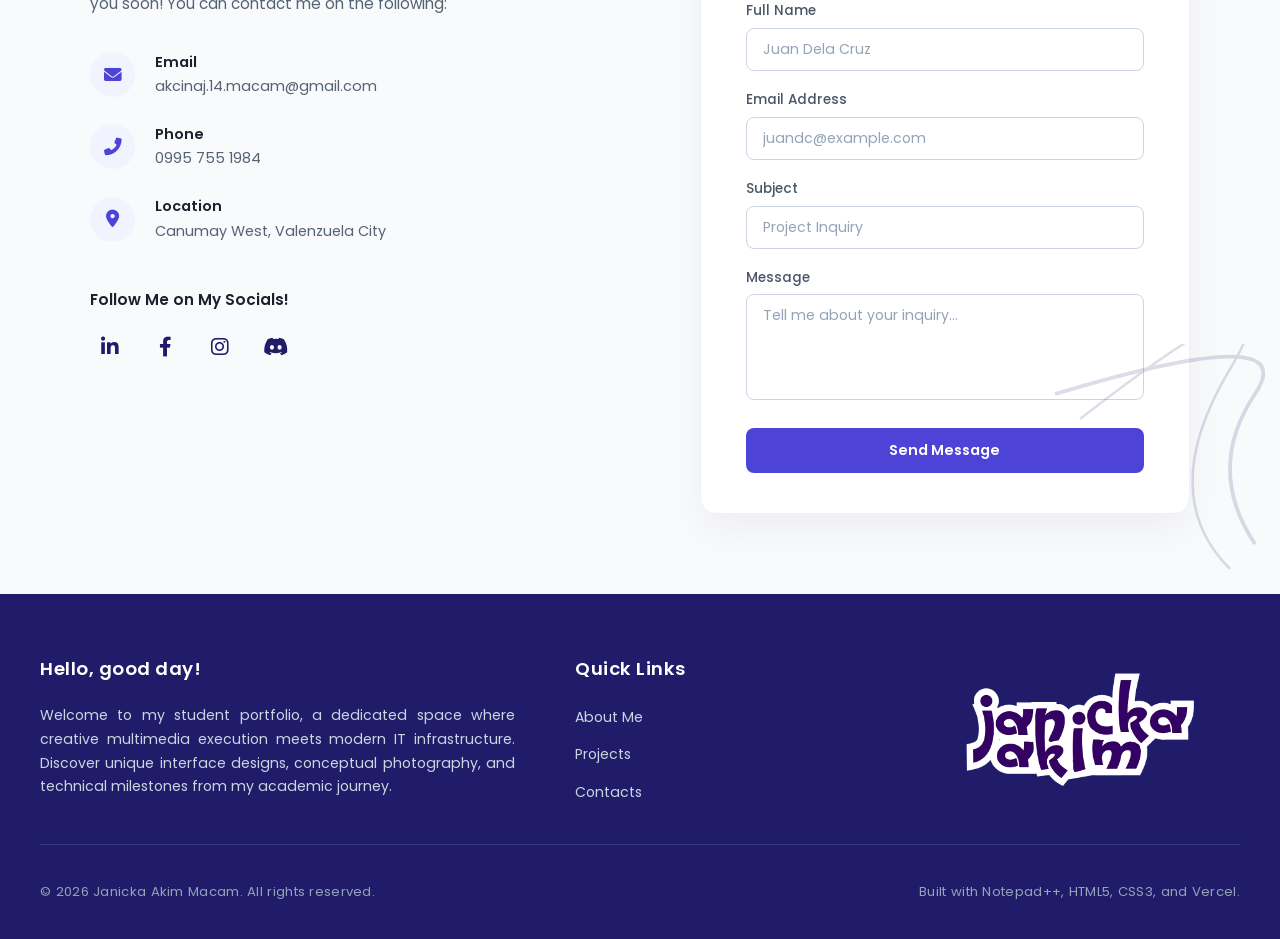
==== commit 688a14d1: "Update index.html" ====
--- a/index.html
+++ b/index.html
@@ -30,7 +30,7 @@
     <section id="homePage" class="homeContainer">
         <div class="heroFlexWrapper">
             <div class="profileContainer">
-                <img src="Pictures/macamProfile.jpg" alt="Janicka Akim Profile">
+                <img src="Pictures/macamProfile.JPG" alt="Janicka Akim Profile">
             </div>
             <div class="homeContent">
                 <h1>Hi, I'm <span class="highlight">Janicka!</span></h1>
@@ -259,4 +259,4 @@
     </footer>
 
 </body>
-</html>+</html>
